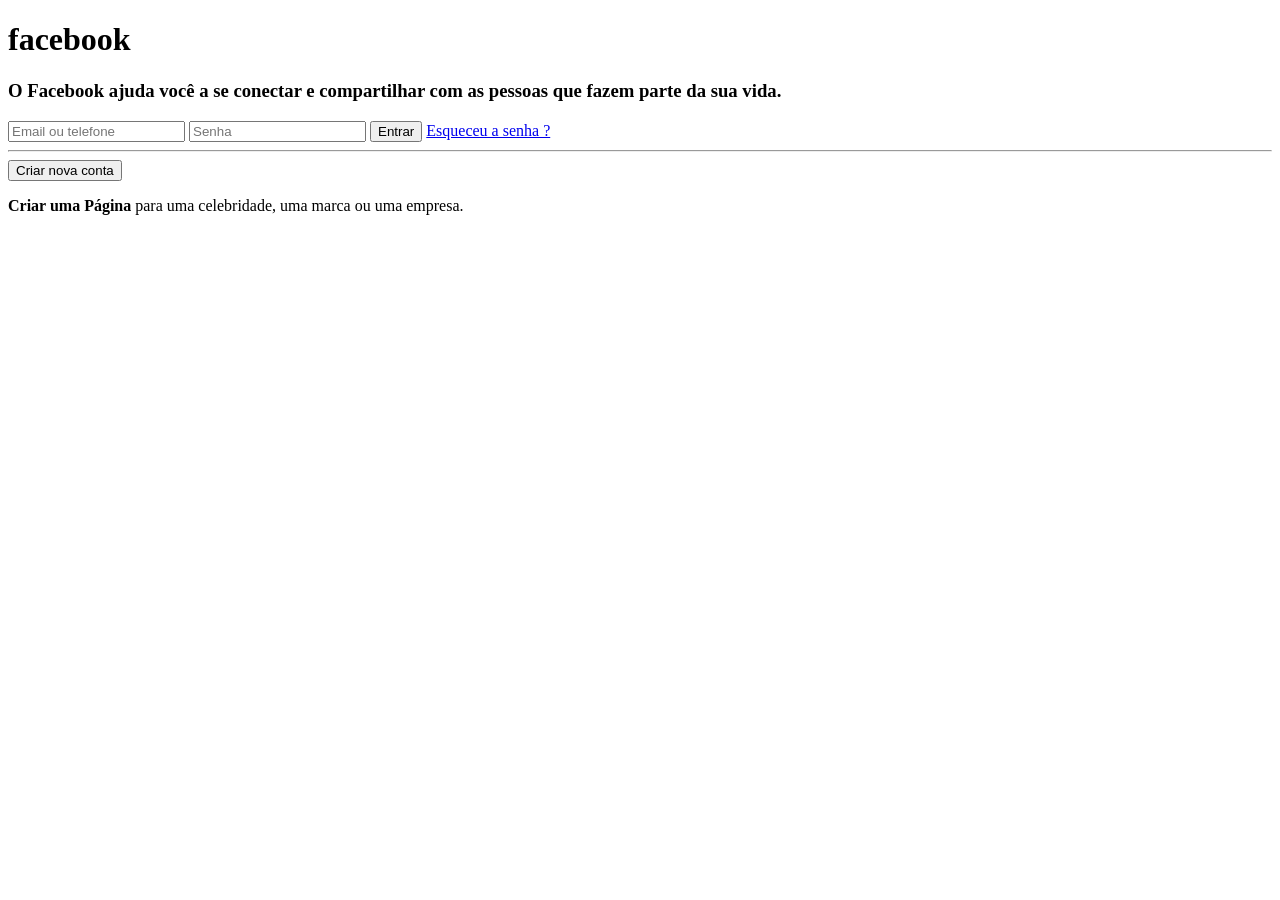
==== Facebook/facebook.html @ 4e5210b7 "first commit" ====
<!DOCTYPE html>
<html lang="pt-br">

<head>
    <meta charset="UTF-8">
    <meta http-equiv="X-UA-Compatible" content="IE=edge">
    <meta name="viewport" content="width=device-width, initial-scale=1.0">
    <title>Facebook - entre ou cadastre-se</title>
    <link rel="shortcut icon" href="/IMG/face.ico " type="image/x-icon">
    <link rel="stylesheet" href="/CSS/facebook.css">
</head>

<body>
    <div class="conteudo">
        <div class="conteudo-info">
            <h1>facebook</h1>
            <h3>O Facebook ajuda você a se conectar e compartilhar com as pessoas que fazem parte da sua vida.</h3>
        </div>
        <div class="conteudo-login">
            <form class="login-box">
                <input type="text" class="input" placeholder="Email ou telefone">                
                <input type="password" class="input" placeholder="Senha">                
                <button class="btn btn-enter">Entrar</button>
                <a href="#" class="esqueci">Esqueceu a senha ?</a>
                <hr>
                <button class="btn-ct">Criar nova conta </button>
            </form>
            <p><strong>Criar uma Página</strong> para uma celebridade, uma marca ou uma empresa.</p>
        </div>
    </div>
</body>
</html>
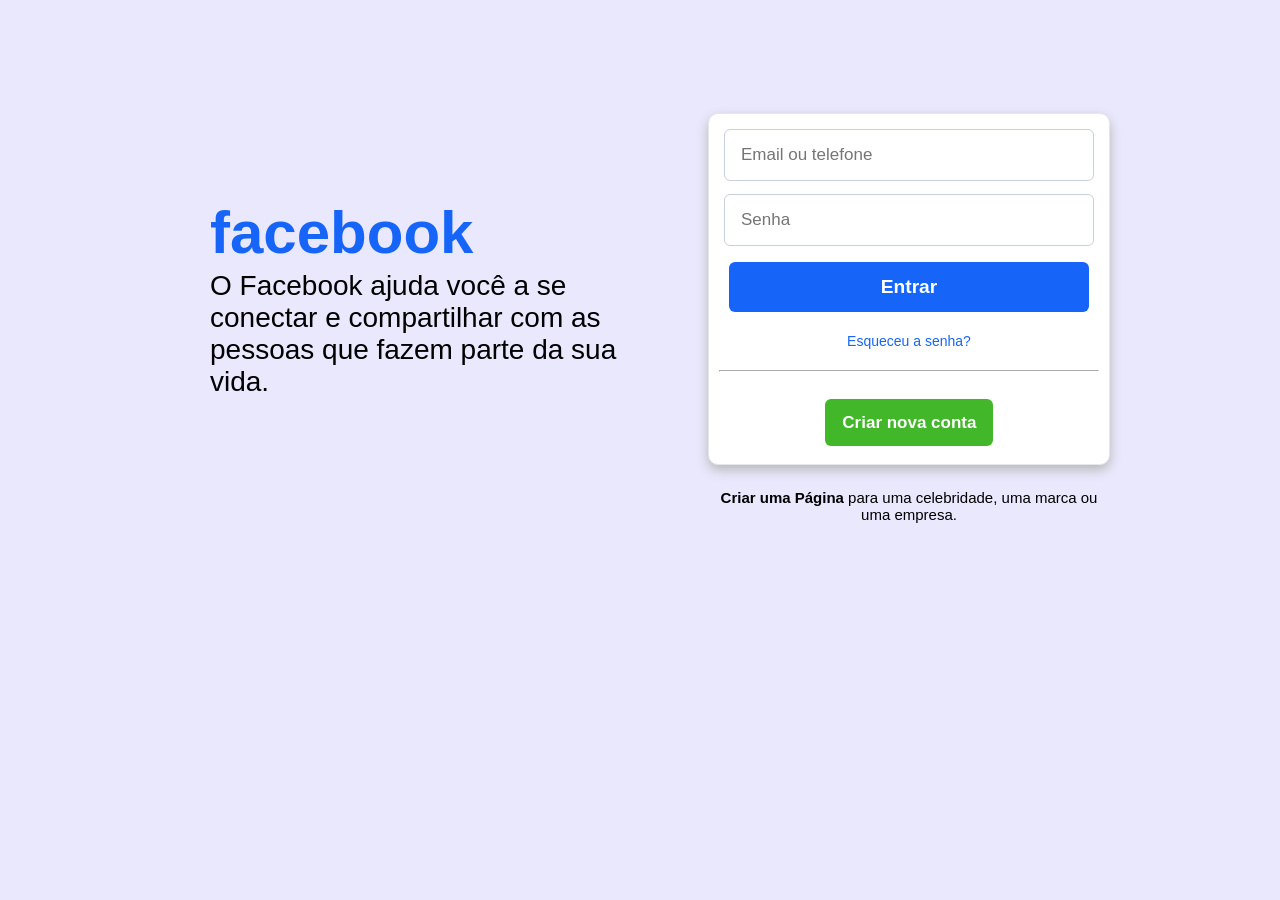
==== commit 6c4e3752: "correções e atualizações" ====
--- a/Facebook/facebook.html
+++ b/Facebook/facebook.html
@@ -6,8 +6,8 @@
     <meta http-equiv="X-UA-Compatible" content="IE=edge">
     <meta name="viewport" content="width=device-width, initial-scale=1.0">
     <title>Facebook - entre ou cadastre-se</title>
-    <link rel="shortcut icon" href="/IMG/face.ico " type="image/x-icon">
-    <link rel="stylesheet" href="/CSS/facebook.css">
+    <link rel="shortcut icon" href="./IMG/face.ico " type="image/x-icon">
+    <link rel="stylesheet" href="./CSS/facebook.css">
 </head>
 
 <body>
@@ -19,11 +19,11 @@
         <div class="conteudo-login">
             <form class="login-box">
                 <input type="text" class="input" placeholder="Email ou telefone">                
-                <input type="password" class="input" placeholder="Senha">                
-                <button class="btn btn-enter">Entrar</button>
-                <a href="#" class="esqueci">Esqueceu a senha ?</a>
+                <input type="password" class="input" placeholder="Senha">             
+                <button class="enter">Entrar</button>
+                <a href="#" class="esqueci">Esqueceu a senha?</a>
                 <hr>
-                <button class="btn-ct">Criar nova conta </button>
+                <button class="cria">Criar nova conta </button>
             </form>
             <p><strong>Criar uma Página</strong> para uma celebridade, uma marca ou uma empresa.</p>
         </div>
--- a/Facebook/CSS/facebook.css
+++ b/Facebook/CSS/facebook.css
@@ -0,0 +1,118 @@
+body{
+    margin: 0 150px;
+    background-color: #eae8fd;
+    font-family: Arial, Helvetica, sans-serif;
+}
+.conteudo{
+    display: flex;
+    margin-top: 10%;
+    .conteudo-info{
+        display: inline;
+        padding: 60px 30px 0px 60px;
+        align-items: center;
+        h1{
+            font-size: 60px;
+            color: rgb(22, 101, 248);
+            margin-bottom: -25px;
+            padding: 0px;
+        }
+        h3{
+            color: black;
+            font-size: 28px;
+            font-weight: 100;
+        }
+    }
+}
+.conteudo-login{
+        p{
+            font-size: 15px;
+            margin: 24px 16px 10px 16px;
+            text-align: center;
+        }
+        hr{
+            border-color: white;
+            margin-top: 20px;
+        }
+}
+.login-box{
+    box-shadow: 0px 5px 12px #b6b9b9;
+    background-color: white;
+    text-align: center;
+    margin: 15px 20px 0px 20px ;
+    padding: 10px;
+    border: 1px solid;
+    border-radius: 10px;
+    border-color: rgb(228, 230, 235);
+    display: block;
+    width: 380px;
+    height: 330px;
+    .input{
+        align-self: auto;
+    }
+}
+.esqueci{
+    color: rgb(22, 101, 248);
+    font-size: 14px;
+    text-decoration: none;
+}
+.input{
+    border: 1px solid;
+    border-color: #c9cfdb;
+    margin: 5px 0px 8px 0px;
+    width: 350px;
+    height: 48px;
+    border-radius: 6px;
+    align-self: center;
+    padding-left: 16px;
+    font-size: 17px;
+    font-weight: 200;
+    color: #c9cfdb;
+}
+.enter{
+    align-self: center;
+    background-color: rgb(22, 101, 248);
+    border: none;
+    color: white;
+    font-size: larger;
+    margin: 8px 0px 20px 0px;
+    width: 360px;
+    height: 50px;
+    border-radius: 6px;
+    font-weight: 600;
+}
+.cria{
+    font-size: 17px;
+    border: none;
+    background-color: #42b72a;
+    color: white;
+    margin: 5% 30% -0% 28%;
+    width: 168px;
+    height: 47px;
+    border-radius: 6px; 
+    font-weight: 600;   
+}
+@media screen and (max-width: 950px) {
+    body{
+        text-align: center;
+        align-items: center;
+    }
+    .conteudo{
+        display: inline-block;
+        margin: 0px;
+        margin-bottom: 50px;
+        padding: 0%;
+    }
+    .conteudo-info{
+        margin: auto;
+    }
+    .login-box{
+        margin: auto;
+    }
+}
+@media screen and (max-width: 600px) {
+    body{
+        text-align: center;
+        align-items: center;
+        margin: 0px;
+    }
+}
